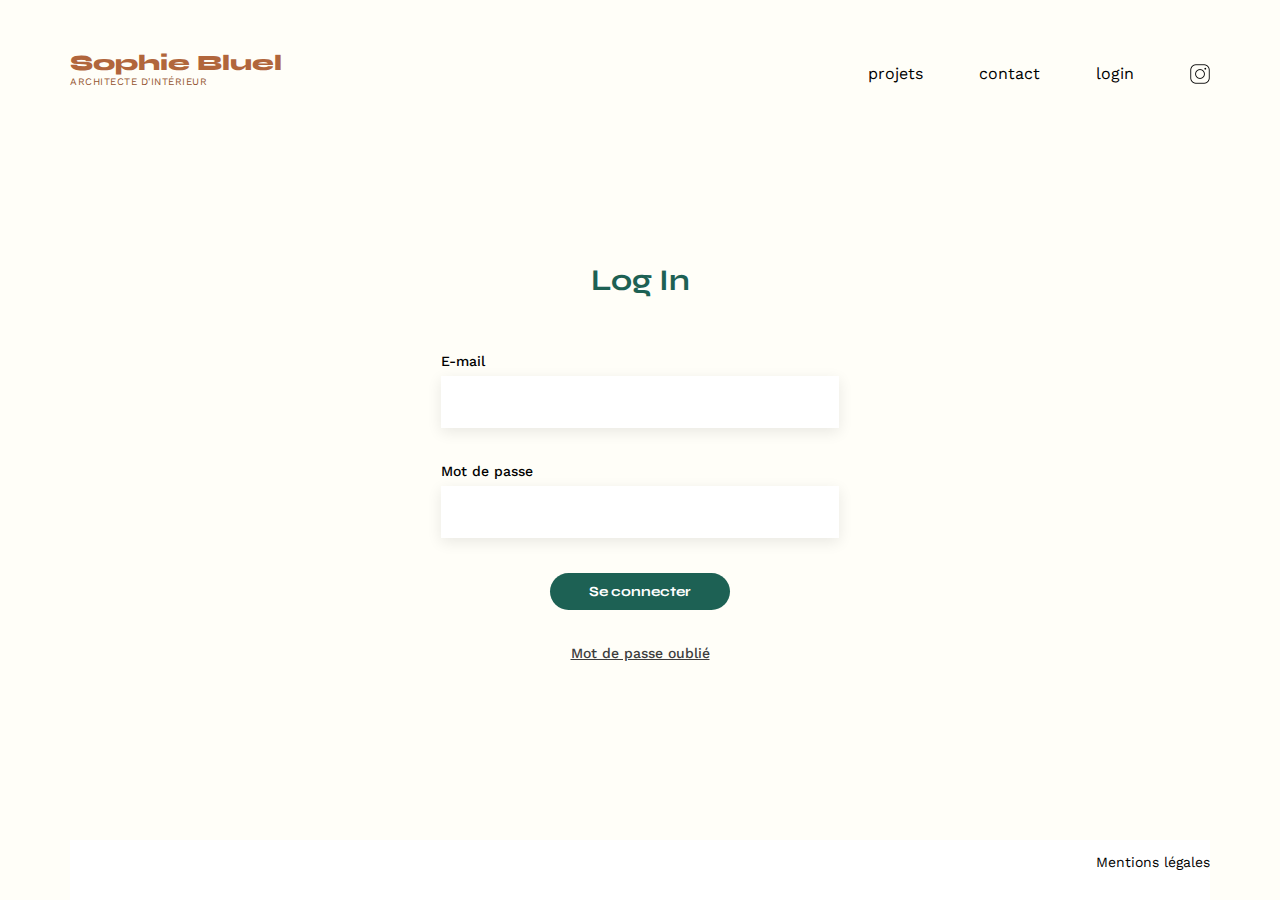
==== FrontEnd/login.html @ 4e5dd5ae "create login page" ====
<!DOCTYPE html>
<html lang="fr">
<head>
	<meta charset="UTF-8">
	<title>Sophie Bluel - Login</title>
	<meta name="viewport" content="width=device-width, initial-scale=1.0">
	<link rel="preconnect" href="https://fonts.googleapis.com">
	<link rel="preconnect" href="https://fonts.gstatic.com" crossorigin>
	<link href="https://fonts.googleapis.com/css2?family=Syne:wght@700;800&family=Work+Sans&display=swap" rel="stylesheet">
	<meta name="description" content="">
	<link rel="stylesheet" href="./assets/login.css">
</head>
<body>
    <header class="header">
        <div>
            <p class="header-sb-name">Sophie Bluel</p>
            <p class="header-sb-job">ARCHITECTE D'INTÉRIEUR</p>
        </div>

        <nav class="header-nav">
            <ul class="nav-link-container">
                <li class="nav-link"><a href="#">projets</a></li>
                <li class="nav-link"><a href="#">contact</a></li>
                <li class="nav-link"><a href="#">login</a></li>
                <li class="nav-link">
                    <a href="#">
                        <img class="insta-ico" src="assets/icons/instagram.png" alt="Retrouver Sophie Bluel sur Instagram">
                    </a>
                </li>
            </ul>
        </nav>
    </header>
    
    <main>
        <section class="sec-login">

            <h1>Log In</h1>
    
            <form class="form-login" action="#" method="#">
    
                <label for="email">E-mail</label>
                <input type="email" id="email" name="email">
                <label for="password">Mot de passe</label>
                <input type="password" id="password" name="password">
                <button class="form-btn" type="submit">Se connecter</button>
         
            </form>
    
            <a href="#" class="pwd-reset">Mot de passe oublié</a>
    
        </section>
    </main>
   
    <footer class="footer">
        <p>Mentions légales</p>
    </footer>
</body>
</html>
---- FrontEnd/assets/login.css ----
body {
	max-width: 1140px;
	margin:auto;
	font-family: 'Work Sans' ;
	font-size: 14px;
    background-color: #FFFEF8;
    max-height: 100vh;
}

.header{
    display: flex;
    float: row;
    justify-content: space-between;
}

.header-sb-name{
    font-family: 'Syne';
    color: #B1663C;
    font-size: 22px;
    margin: 50px 0 0 0;
    font-weight: 800;
    line-height: 26px;
}

.header-sb-job{
    font-family: 'Work Sans';
    color: #93532F;
    font-size: 10px;
    margin-top: 0;
    font-weight: 400;
    letter-spacing: 0.05em;
    text-transform: uppercase;
    line-height: 12px;
    font-style: normal;
}

.header-nav{
    width: 30%;
}

.nav-link-container{
    padding: 0;
    list-style: none;
    display: flex;
    width: 100%;
    justify-content: space-between;
}

.nav-link{
    margin: 50px 0 0 0;
    font-family: 'Work Sans';
    font-style: normal;
    font-weight: 400;
    font-size: 16px;
    line-height: 19px;
    text-decoration: none;
    list-style: none;
}

.nav-link > a {
    font-family: 'Work Sans';
    text-decoration: none;
    color: black;
    cursor: pointer;
}

.insta-ico{
    width: 20px;
    height: 20px;
    cursor: pointer;
}

.sec-login{
    display: flex;
    flex-direction: column;
    justify-content: center;
    margin: 0 auto;
    width: 100%;
    align-items: center;
}

h1{
    color: #1D6154;
    font-size: 30px;
    margin-top: 160px;
    font-family: 'Syne';
}

.form-login{
    display: flex;
    flex-direction: column;
}

label{
    font-family: 'Work Sans';
    font-size: 14px;
    margin-top: 35px;
    font-weight: 500;
}

input{
    padding-left: 1rem;
    width: 380px;
    height: 50px;
    background: #FFFFFF;
    box-shadow: 0px 4px 14px rgba(0, 0, 0, 0.09);
    border: none;
    margin-top: 7px;
}

input:focus{
    outline: none;
}

.form-btn{
    margin: 35px auto;
    border-radius: 40px;
    background-color: #1D6154;
    color: white;
    cursor: pointer;
    transition: 0.2s ease;
    padding: 10px 38px 10px;
    border: none;
    font-size: 14px;
    font-weight: 700;
    width: 180px;
    font-family: 'Syne';
}

.form-btn:hover{
    background-color: #0E2F28;
}

.pwd-reset{
    font-family: 'Work Sans';
    font-style: normal;
    font-weight: 500;
    font-size: 14px;
    color: #3D3D3D;
}

.footer{
    background-color: white;
    height: 60px;
    width: 100%;
    max-width: 1140px;
    position: fixed;
    bottom: 0;
    display: flex;
    flex-direction: row;
    justify-content: flex-end;
    color: black;
}
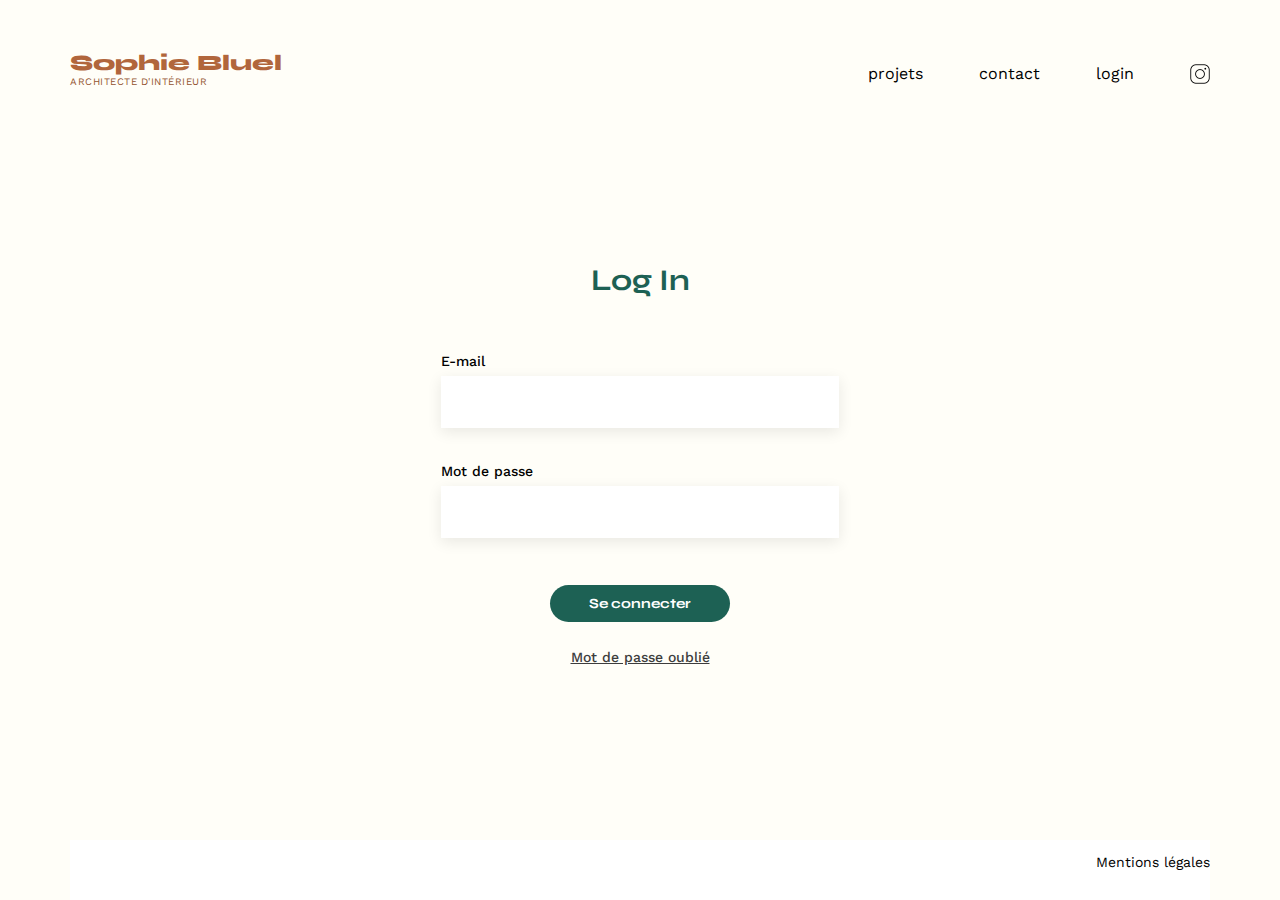
==== commit 55a52aa2: "create user log" ====
--- a/FrontEnd/login.html
+++ b/FrontEnd/login.html
@@ -30,20 +30,23 @@
             </ul>
         </nav>
     </header>
-    
+
     <main>
         <section class="sec-login">
 
             <h1>Log In</h1>
     
-            <form class="form-login" action="#" method="#">
+            <form id="form-login" action="#" method="POST">
     
                 <label for="email">E-mail</label>
-                <input type="email" id="email" name="email">
+                <input type="email" id="email" name="email" required>
                 <label for="password">Mot de passe</label>
-                <input type="password" id="password" name="password">
+                <input type="password" id="password" name="password" required>
+                <div class="error-container">
+                    <p id="error"></p>
+                </div>
                 <button class="form-btn" type="submit">Se connecter</button>
-         
+                
             </form>
     
             <a href="#" class="pwd-reset">Mot de passe oublié</a>
@@ -54,5 +57,8 @@
     <footer class="footer">
         <p>Mentions légales</p>
     </footer>
+
+    
+<script type="text/javascript" src="js/login.js"></script>
 </body>
 </html>--- a/FrontEnd/assets/login.css
+++ b/FrontEnd/assets/login.css
@@ -86,7 +86,7 @@
     font-family: 'Syne';
 }
 
-.form-login{
+#form-login{
     display: flex;
     flex-direction: column;
 }
@@ -113,7 +113,7 @@
 }
 
 .form-btn{
-    margin: 35px auto;
+    margin: 0 auto;
     border-radius: 40px;
     background-color: #1D6154;
     color: white;
@@ -131,7 +131,19 @@
     background-color: #0E2F28;
 }
 
+.error-container{
+    height: 47px;
+    display: flex;
+    justify-content: center;
+}
+
+#error{
+    color: rgb(94, 29, 29);
+}
+
+
 .pwd-reset{
+    margin-top: 27px;
     font-family: 'Work Sans';
     font-style: normal;
     font-weight: 500;
@@ -150,4 +162,5 @@
     flex-direction: row;
     justify-content: flex-end;
     color: black;
-}+}
+
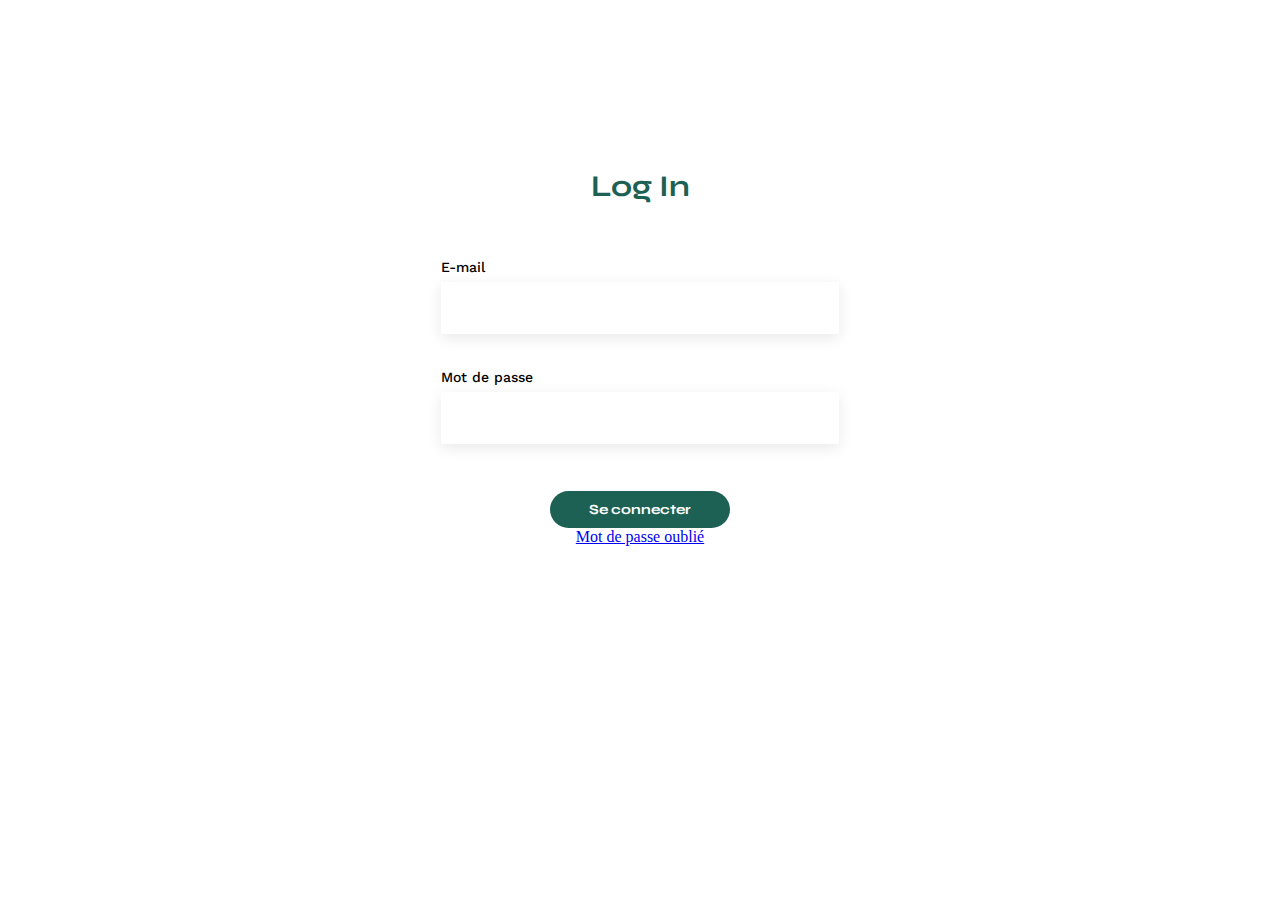
==== commit 3cf667c4: "refacto" ====
--- a/FrontEnd/login.html
+++ b/FrontEnd/login.html
@@ -11,54 +11,26 @@
 	<link rel="stylesheet" href="./assets/login.css">
 </head>
 <body>
-    <header class="header">
-        <div>
-            <p class="header-sb-name">Sophie Bluel</p>
-            <p class="header-sb-job">ARCHITECTE D'INTÉRIEUR</p>
-        </div>
 
-        <nav class="header-nav">
-            <ul class="nav-link-container">
-                <li class="nav-link"><a href="#">projets</a></li>
-                <li class="nav-link"><a href="#">contact</a></li>
-                <li class="nav-link"><a href="#">login</a></li>
-                <li class="nav-link">
-                    <a href="#">
-                        <img class="insta-ico" src="assets/icons/instagram.png" alt="Retrouver Sophie Bluel sur Instagram">
-                    </a>
-                </li>
-            </ul>
-        </nav>
-    </header>
+    <section id="login" class="sec-login">
 
-    <main>
-        <section class="sec-login">
+        <h1 class="login-title">Log In</h1>
 
-            <h1>Log In</h1>
-    
-            <form id="form-login" action="#" method="POST">
-    
-                <label for="email">E-mail</label>
-                <input type="email" id="email" name="email" required>
-                <label for="password">Mot de passe</label>
-                <input type="password" id="password" name="password" required>
-                <div class="error-container">
-                    <p id="error"></p>
-                </div>
-                <button class="form-btn" type="submit">Se connecter</button>
-                
-            </form>
-    
-            <a href="#" class="pwd-reset">Mot de passe oublié</a>
-    
-        </section>
-    </main>
-   
-    <footer class="footer">
-        <p>Mentions légales</p>
-    </footer>
+        <form id="form-login" method="POST" onsubmit="logUser(event)">
 
-    
-<script type="text/javascript" src="js/login.js"></script>
-</body>
+            <label for="email">E-mail</label>
+            <input type="email" id="email_login" name="email" required>
+            <label for="password">Mot de passe</label>
+            <input type="password" id="password_login" name="password" required>
+            <div class="error-container">
+                <p id="error"></p>
+            </div>
+            <button class="form-btn" type="submit">Se connecter</button>
+            
+        </form>
+
+        <a href="#" class="pwd-reset">Mot de passe oublié</a>
+
+    </section>
+
 </html>--- a/FrontEnd/assets/login.css
+++ b/FrontEnd/assets/login.css
@@ -1,75 +1,3 @@
-body {
-	max-width: 1140px;
-	margin:auto;
-	font-family: 'Work Sans' ;
-	font-size: 14px;
-    background-color: #FFFEF8;
-    max-height: 100vh;
-}
-
-.header{
-    display: flex;
-    float: row;
-    justify-content: space-between;
-}
-
-.header-sb-name{
-    font-family: 'Syne';
-    color: #B1663C;
-    font-size: 22px;
-    margin: 50px 0 0 0;
-    font-weight: 800;
-    line-height: 26px;
-}
-
-.header-sb-job{
-    font-family: 'Work Sans';
-    color: #93532F;
-    font-size: 10px;
-    margin-top: 0;
-    font-weight: 400;
-    letter-spacing: 0.05em;
-    text-transform: uppercase;
-    line-height: 12px;
-    font-style: normal;
-}
-
-.header-nav{
-    width: 30%;
-}
-
-.nav-link-container{
-    padding: 0;
-    list-style: none;
-    display: flex;
-    width: 100%;
-    justify-content: space-between;
-}
-
-.nav-link{
-    margin: 50px 0 0 0;
-    font-family: 'Work Sans';
-    font-style: normal;
-    font-weight: 400;
-    font-size: 16px;
-    line-height: 19px;
-    text-decoration: none;
-    list-style: none;
-}
-
-.nav-link > a {
-    font-family: 'Work Sans';
-    text-decoration: none;
-    color: black;
-    cursor: pointer;
-}
-
-.insta-ico{
-    width: 20px;
-    height: 20px;
-    cursor: pointer;
-}
-
 .sec-login{
     display: flex;
     flex-direction: column;
@@ -77,9 +5,9 @@
     margin: 0 auto;
     width: 100%;
     align-items: center;
-}
+} 
 
-h1{
+.login-title{
     color: #1D6154;
     font-size: 30px;
     margin-top: 160px;
@@ -98,7 +26,7 @@
     font-weight: 500;
 }
 
-input{
+#email_login, #password_login{
     padding-left: 1rem;
     width: 380px;
     height: 50px;
@@ -106,7 +34,7 @@
     box-shadow: 0px 4px 14px rgba(0, 0, 0, 0.09);
     border: none;
     margin-top: 7px;
-}
+} 
 
 input:focus{
     outline: none;
@@ -139,7 +67,7 @@
 
 #error{
     color: rgb(94, 29, 29);
-}
+} */
 
 
 .pwd-reset{
@@ -151,16 +79,4 @@
     color: #3D3D3D;
 }
 
-.footer{
-    background-color: white;
-    height: 60px;
-    width: 100%;
-    max-width: 1140px;
-    position: fixed;
-    bottom: 0;
-    display: flex;
-    flex-direction: row;
-    justify-content: flex-end;
-    color: black;
-}
 
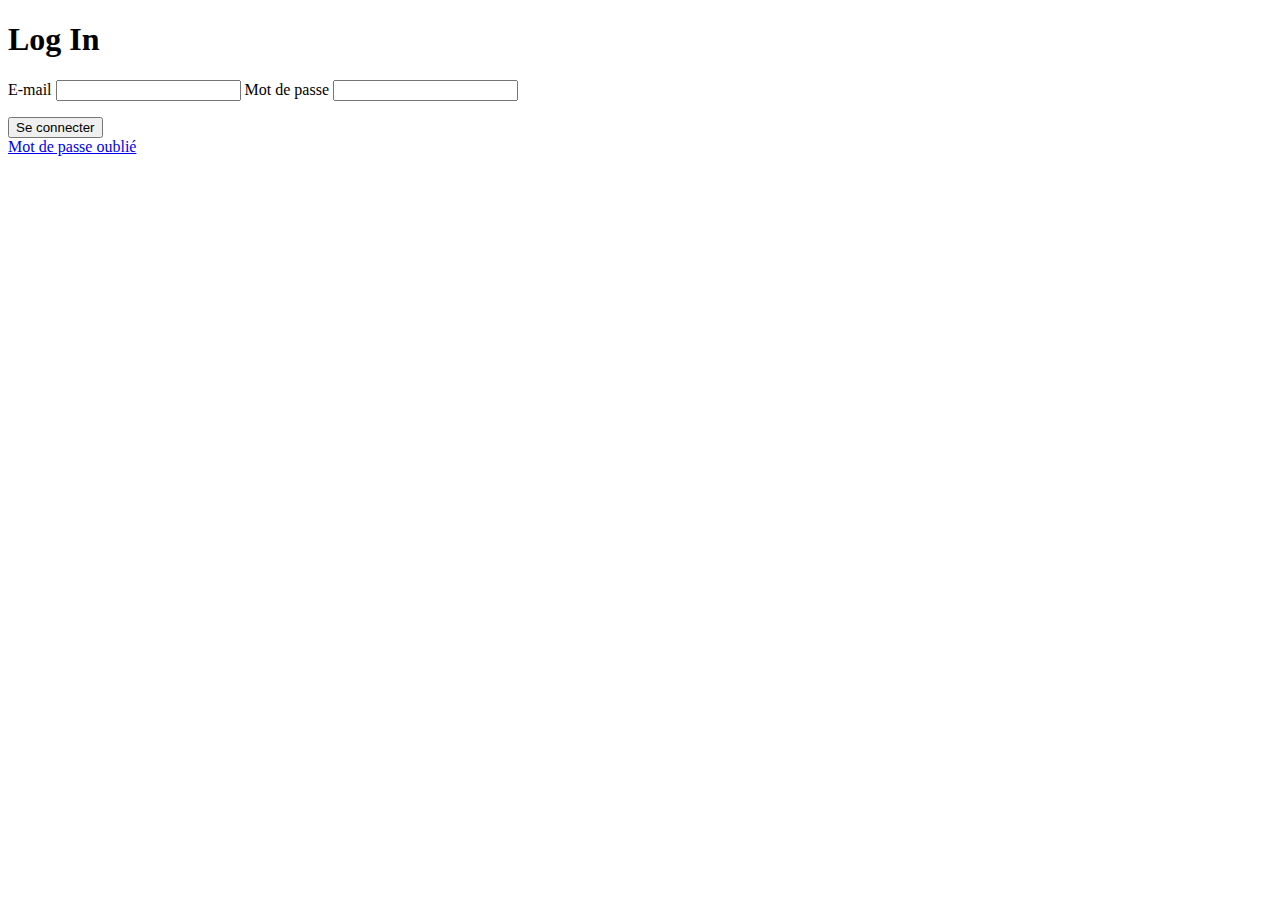
==== commit 1df2514d: "refacto fix style" ====
--- a/FrontEnd/login.html
+++ b/FrontEnd/login.html
@@ -1,14 +1,10 @@
 <!DOCTYPE html>
-<html lang="fr">
+<html lang="en">
 <head>
-	<meta charset="UTF-8">
-	<title>Sophie Bluel - Login</title>
-	<meta name="viewport" content="width=device-width, initial-scale=1.0">
-	<link rel="preconnect" href="https://fonts.googleapis.com">
-	<link rel="preconnect" href="https://fonts.gstatic.com" crossorigin>
-	<link href="https://fonts.googleapis.com/css2?family=Syne:wght@700;800&family=Work+Sans&display=swap" rel="stylesheet">
-	<meta name="description" content="">
-	<link rel="stylesheet" href="./assets/login.css">
+    <meta charset="UTF-8">
+    <meta http-equiv="X-UA-Compatible" content="IE=edge">
+    <meta name="viewport" content="width=device-width, initial-scale=1.0">
+    <title>Login</title>
 </head>
 <body>
 
@@ -29,7 +25,7 @@
             
         </form>
 
-        <a href="#" class="pwd-reset">Mot de passe oublié</a>
+        <a href="#" id="reset-password">Mot de passe oublié</a>
 
     </section>
 
